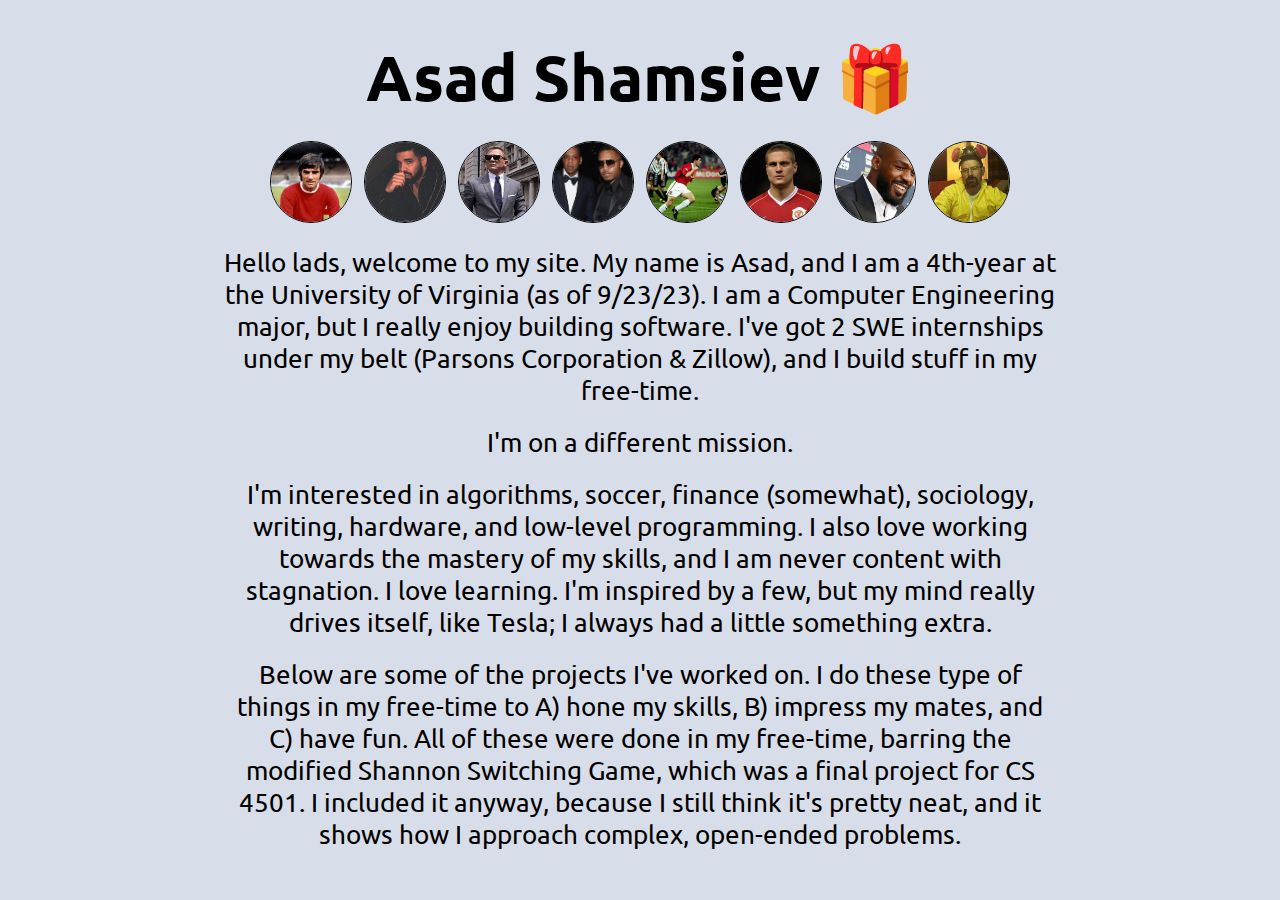
==== as9vdSite.html @ 231acb0b "Added images and tinkered with font sizes." ====
<html>

<head>
    <link rel="stylesheet" href="as9vdSite.css">
    <link rel="preconnect" href="https://fonts.googleapis.com">
    <link rel="preconnect" href="https://fonts.gstatic.com" crossorigin>
    <link href="https://fonts.googleapis.com/css2?family=Ubuntu:wght@300;400;500;700&display=swap" rel="stylesheet">
</head>
<div class="document-div">
    <div class="container">
        <h1 class="name-header">Asad Shamsiev 🎁</h1>
        <div class="img-row">
            <img class="circular-img" src="Media/Best.jpeg">
            <img class="circular-img" src="Media/Drake.jpeg">
            <img class="circular-img" src="Media/Bond.jpeg">
            <img class="circular-img" src="Media/HovNas.jpeg">
            <img class="circular-img" src="Media/Keane.jpeg">
            <img class="circular-img" src="Media/Vidic.jpeg">
            <img class="circular-img" src="Media/Jones.jpeg">
            <img class="circular-img" src="Media/Heisenberg.webp">
        </div>
        <div class="paragraphs">
            <p class="paragraph">Hello lads, welcome to my site. My name is Asad, and I am a 4th-year at the University
                of
                Virginia (as of 9/23/23). I am a Computer Engineering major, but I really enjoy building software.
                I've got 2 SWE internships under my belt (Parsons Corporation & Zillow), and I build stuff in my
                free-time.
            </p>
            <p class="paragraph">
                I'm on a different mission.
            </p>
            <p class="paragraph">
                I'm interested in algorithms, soccer, finance (somewhat), sociology, writing, hardware, and low-level
                programming.
                I also love working towards the mastery of my skills, and I am never content with stagnation.
                I love learning. I'm inspired by a few, but my mind really drives itself, like Tesla; I always had a
                little something extra.
            </p>
            <p class="paragraph">
                Below are some of the projects I've worked on.
                I do these type of things in my free-time to A) hone my skills, B) impress my mates, and C) have fun.
                All of these were done in my free-time,
                barring the modified Shannon Switching Game, which was a final project for CS 4501. I included it
                anyway, because I still think it's pretty
                neat, and it shows how I approach complex, open-ended problems.
            </p>
            <div class="projects-container">
                <div class="project-row">

                </div>

            </div>

        </div>
    </div>
</div>


</html>
---- as9vdSite.css ----
* {
    background-color: #D8DEE9;
    font-family: 'Ubuntu', sans-serif;
    font-size: 10px;
    margin: 0px;
    padding: 0px;
}

.document-div {
    height: 100%;
    width: 100%;
    display: flex;
    flex-direction: column;
    align-items: center;
}

.container {
    display: flex;
    flex-direction: column;
    align-items: center;
    gap: 2.4rem;
    width: 65%;
    text-align: center;
}

.name-header {
    margin-top: 3.6rem;
    font-size: 6.4rem;
}

.paragraphs {
    display: flex;
    flex-direction: column;
    align-items: center;
    gap: 2.0rem;
}

.paragraph {
    font-size: 2.6rem;
    line-height: 3.2rem;
}

.projects-container {
    display: flex;
    flex-direction: column;
    align-items: center;
    gap: 1.2rem;
}

.project-row {
    display: flex;
    flex-direction: row;
    align-items: center;
    gap: 1.2rem;
}

.card {
    border-radius: 80rem;
}

.circular-img {
    width: 6.25vw;
    height: 6.25vw;
    border-radius: 50%;
    object-fit: cover;
    border: 0.15rem solid black;
}

.img-row {
    display: flex;
    flex-direction: row;
    justify-content: center;
    gap: 1.2rem;
}
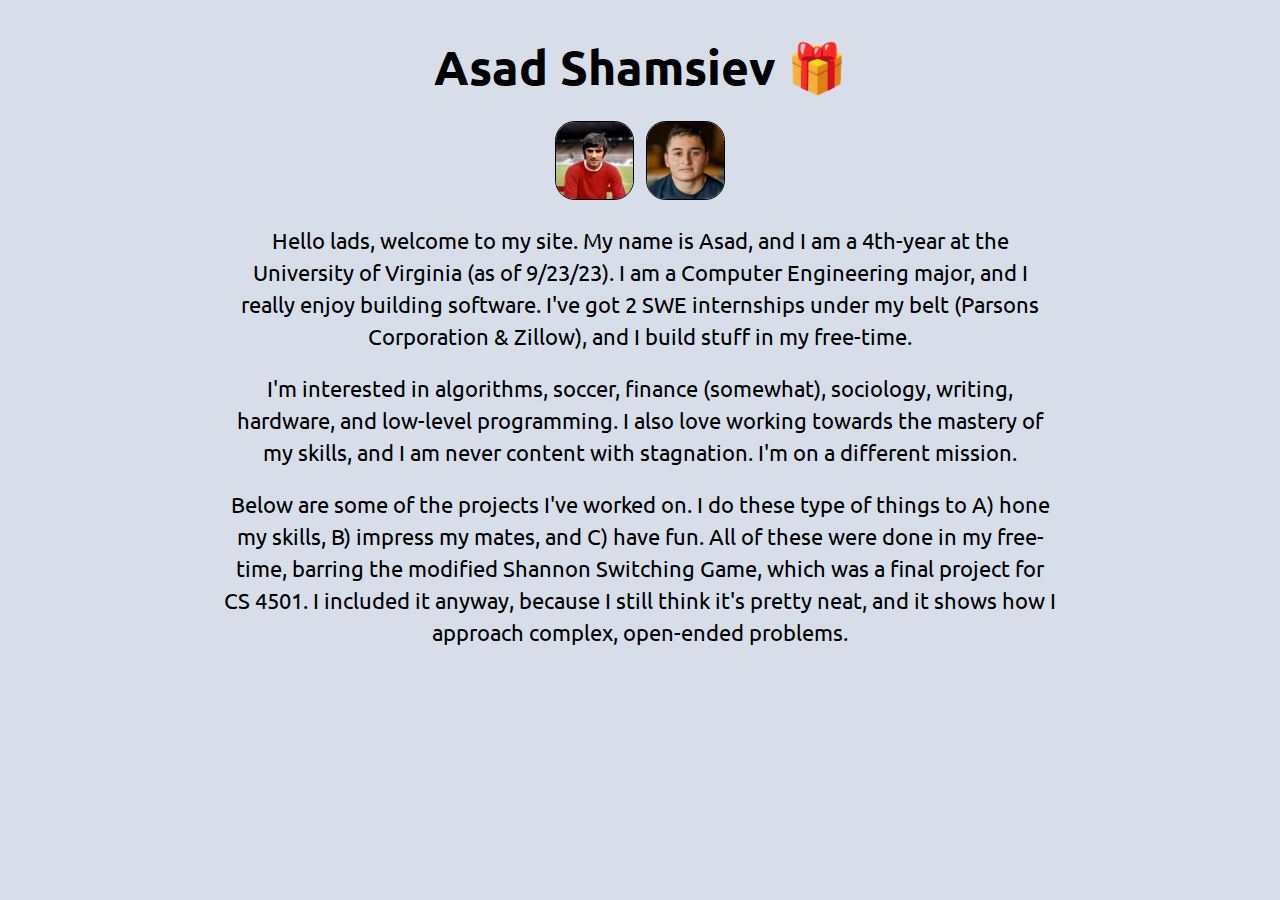
==== commit f3daf8b8: "Removed a lot of the images." ====
--- a/as9vdSite.html
+++ b/as9vdSite.html
@@ -11,34 +11,24 @@
         <h1 class="name-header">Asad Shamsiev 🎁</h1>
         <div class="img-row">
             <img class="circular-img" src="Media/Best.jpeg">
-            <img class="circular-img" src="Media/Drake.jpeg">
-            <img class="circular-img" src="Media/Bond.jpeg">
-            <img class="circular-img" src="Media/HovNas.jpeg">
-            <img class="circular-img" src="Media/Keane.jpeg">
-            <img class="circular-img" src="Media/Vidic.jpeg">
-            <img class="circular-img" src="Media/Jones.jpeg">
-            <img class="circular-img" src="Media/Heisenberg.webp">
+            <img class="circular-img" src="Media/Asad2.jpg">
         </div>
         <div class="paragraphs">
             <p class="paragraph">Hello lads, welcome to my site. My name is Asad, and I am a 4th-year at the University
                 of
-                Virginia (as of 9/23/23). I am a Computer Engineering major, but I really enjoy building software.
+                Virginia (as of 9/23/23). I am a Computer Engineering major, and I really enjoy building software.
                 I've got 2 SWE internships under my belt (Parsons Corporation & Zillow), and I build stuff in my
                 free-time.
-            </p>
-            <p class="paragraph">
-                I'm on a different mission.
             </p>
             <p class="paragraph">
                 I'm interested in algorithms, soccer, finance (somewhat), sociology, writing, hardware, and low-level
                 programming.
                 I also love working towards the mastery of my skills, and I am never content with stagnation.
-                I love learning. I'm inspired by a few, but my mind really drives itself, like Tesla; I always had a
-                little something extra.
+                I'm on a different mission.
             </p>
             <p class="paragraph">
                 Below are some of the projects I've worked on.
-                I do these type of things in my free-time to A) hone my skills, B) impress my mates, and C) have fun.
+                I do these type of things to A) hone my skills, B) impress my mates, and C) have fun.
                 All of these were done in my free-time,
                 barring the modified Shannon Switching Game, which was a final project for CS 4501. I included it
                 anyway, because I still think it's pretty
--- a/as9vdSite.css
+++ b/as9vdSite.css
@@ -25,7 +25,7 @@
 
 .name-header {
     margin-top: 3.6rem;
-    font-size: 6.4rem;
+    font-size: 4.8rem;
 }
 
 .paragraphs {
@@ -36,7 +36,7 @@
 }
 
 .paragraph {
-    font-size: 2.6rem;
+    font-size: 2.2rem;
     line-height: 3.2rem;
 }
 
@@ -59,9 +59,9 @@
 }
 
 .circular-img {
-    width: 6.25vw;
-    height: 6.25vw;
-    border-radius: 50%;
+    width: 6vw;
+    height: 6vw;
+    border-radius: 25%;
     object-fit: cover;
     border: 0.15rem solid black;
 }
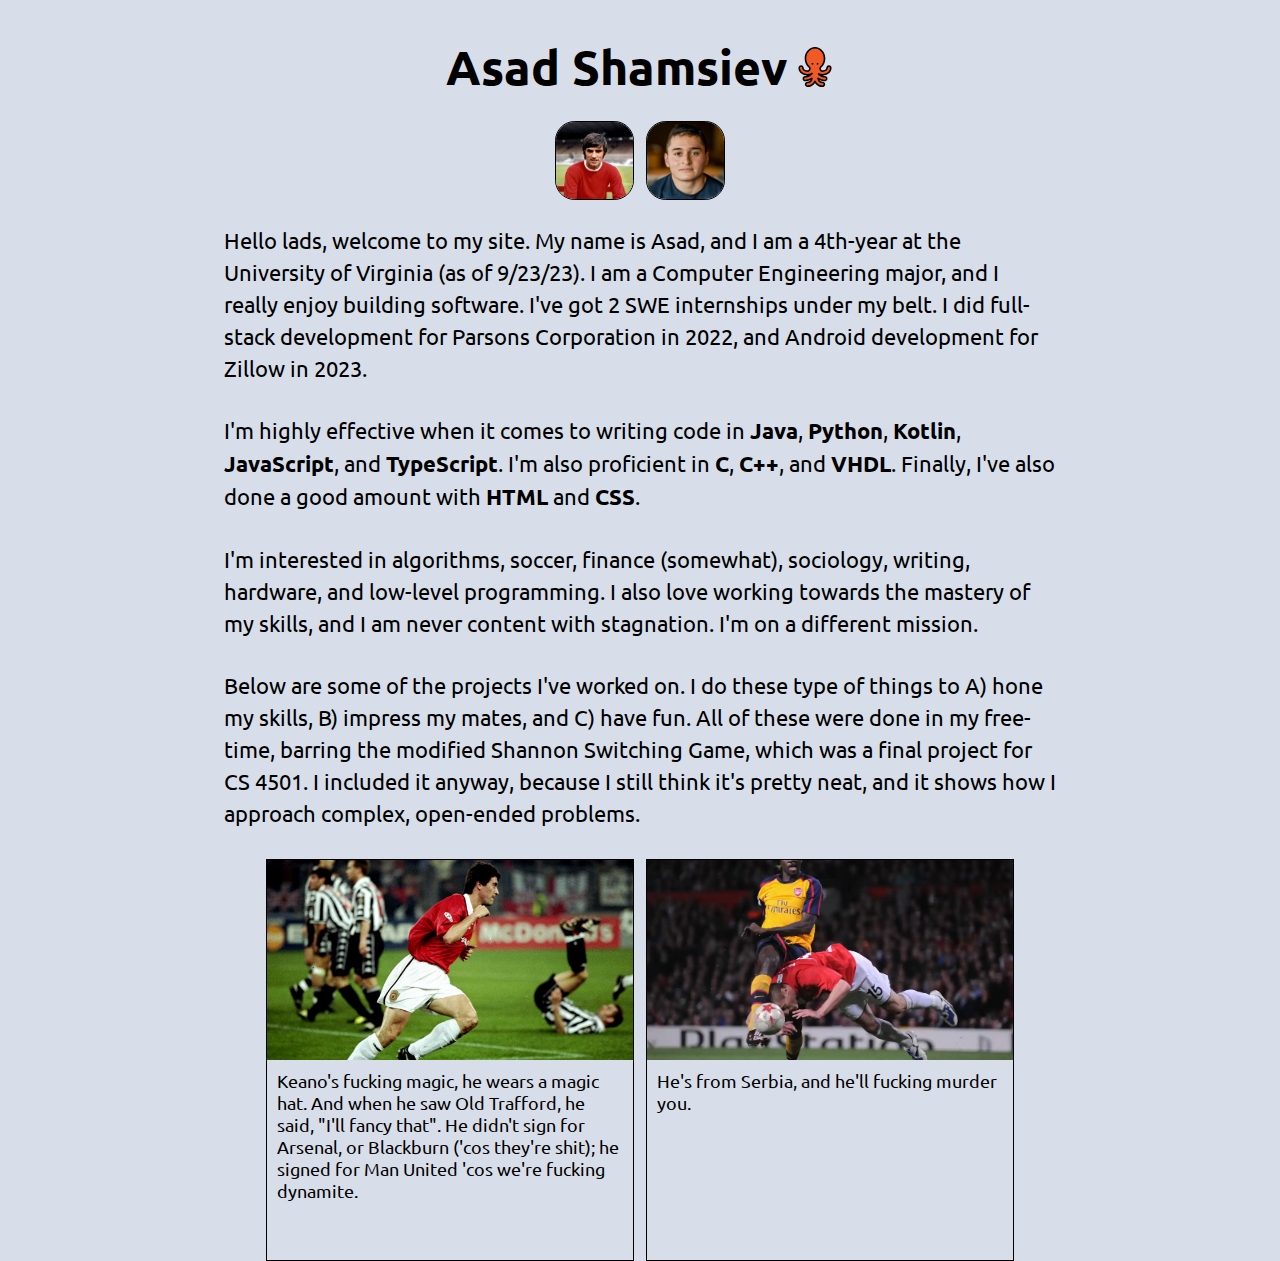
==== commit 4062ae93: "Added provisional project cards." ====
--- a/as9vdSite.html
+++ b/as9vdSite.html
@@ -8,18 +8,40 @@
 </head>
 <div class="document-div">
     <div class="container">
-        <h1 class="name-header">Asad Shamsiev 🎁</h1>
+        <h1 class="name-header">Asad Shamsiev
+            <img src="Media/Octopus.svg" alt="Octopus" class="big-icon">
+        </h1>
         <div class="img-row">
             <img class="circular-img" src="Media/Best.jpeg">
             <img class="circular-img" src="Media/Asad2.jpg">
         </div>
+
+
         <div class="paragraphs">
             <p class="paragraph">Hello lads, welcome to my site. My name is Asad, and I am a 4th-year at the University
                 of
                 Virginia (as of 9/23/23). I am a Computer Engineering major, and I really enjoy building software.
-                I've got 2 SWE internships under my belt (Parsons Corporation & Zillow), and I build stuff in my
-                free-time.
+                I've got 2 SWE internships under my belt. I did full-stack development for Parsons Corporation in 2022,
+                and Android development for Zillow in 2023.
             </p>
+
+            <p class="paragraph">
+                I'm highly effective when it
+                comes to
+                writing code in
+                <b>Java</b>,
+                <b>Python</b>,
+                <b>Kotlin</b>,
+                <b>JavaScript</b>, and
+                <b>TypeScript</b>.
+                I'm also proficient in
+                <b>C</b>,
+                <b>C++</b>, and
+                <b>VHDL</b>. Finally, I've also done a good amount with
+                <b>HTML</b> and
+                <b>CSS</b>.
+            </p>
+
             <p class="paragraph">
                 I'm interested in algorithms, soccer, finance (somewhat), sociology, writing, hardware, and low-level
                 programming.
@@ -35,8 +57,26 @@
                 neat, and it shows how I approach complex, open-ended problems.
             </p>
             <div class="projects-container">
+
                 <div class="project-row">
 
+                    <div class="project-card">
+                        <img src="Media/Keane.jpeg" class="project-img">
+                        <div class="project-paragraph-container">
+                            <p class="project-paragraph">Keano's fucking magic, he wears a magic hat. And when he saw
+                                Old
+                                Trafford, he said, "I'll fancy
+                                that". He didn't sign for Arsenal, or Blackburn ('cos they're shit); he signed for Man
+                                United
+                                'cos we're fucking dynamite.</p>
+                        </div>
+                    </div>
+                    <div class="project-card">
+                        <img src="Media/Vidic.webp" class="project-img">
+                        <div class="project-paragraph-container">
+                            <p class="project-paragraph">He's from Serbia, and he'll fucking murder you.</p>
+                        </div>
+                    </div>
                 </div>
 
             </div>
--- a/as9vdSite.css
+++ b/as9vdSite.css
@@ -20,22 +20,31 @@
     align-items: center;
     gap: 2.4rem;
     width: 65%;
-    text-align: center;
 }
 
 .name-header {
     margin-top: 3.6rem;
     font-size: 4.8rem;
+    display: flex;
+    justify-content: center;
+    align-items: center;
+    gap: 0.8rem;
 }
 
-.paragraphs {
+.paragraphs,
+.paragraph-list {
     display: flex;
     flex-direction: column;
     align-items: center;
-    gap: 2.0rem;
+    gap: 3.0rem;
 }
 
-.paragraph {
+.paragraph b {
+    font-size: inherit;
+}
+
+.paragraph,
+.list-item {
     font-size: 2.2rem;
     line-height: 3.2rem;
 }
@@ -45,6 +54,7 @@
     flex-direction: column;
     align-items: center;
     gap: 1.2rem;
+    width: 90%;
 }
 
 .project-row {
@@ -56,6 +66,7 @@
 
 .card {
     border-radius: 80rem;
+    height: 40rem;
 }
 
 .circular-img {
@@ -71,4 +82,44 @@
     flex-direction: row;
     justify-content: center;
     gap: 1.2rem;
+}
+
+.big-icon {
+    width: 4rem;
+    height: 4rem;
+}
+
+.small-icon {
+    width: 2rem;
+    height: 2rem;
+}
+
+.bolded-tidbit {
+    font-weight: 500;
+}
+
+.project-card {
+    border: 0.15rem solid black;
+    width: 50%;
+    display: flex;
+    flex-direction: column;
+    align-items: center;
+    height: 40rem;
+}
+
+.project-img {
+    width: 100%;
+    height: 50%;
+    object-fit: cover;
+}
+
+.project-paragraph {
+    width: 100%;
+    height: 50%;
+    font-size: 1.8rem;
+    line-height: 2.2rem;
+}
+
+.project-paragraph-container {
+    margin: 1rem;
 }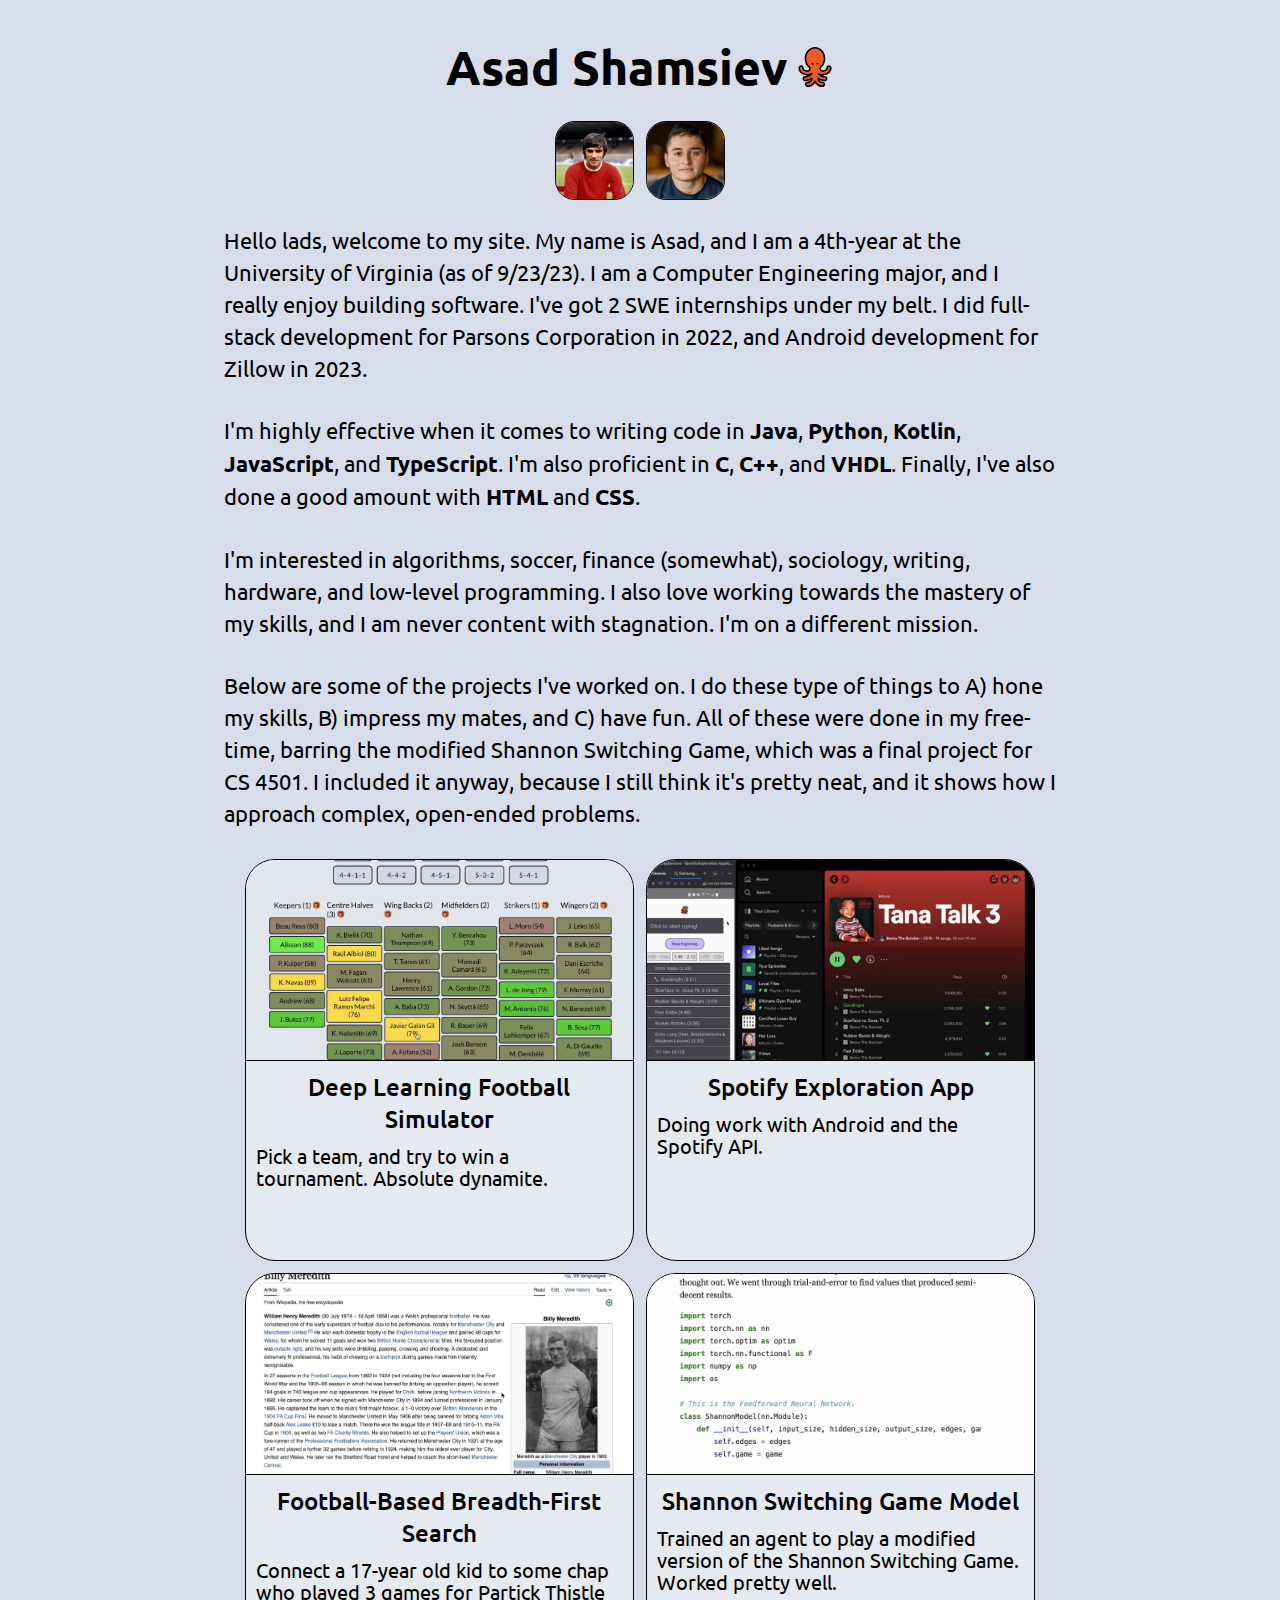
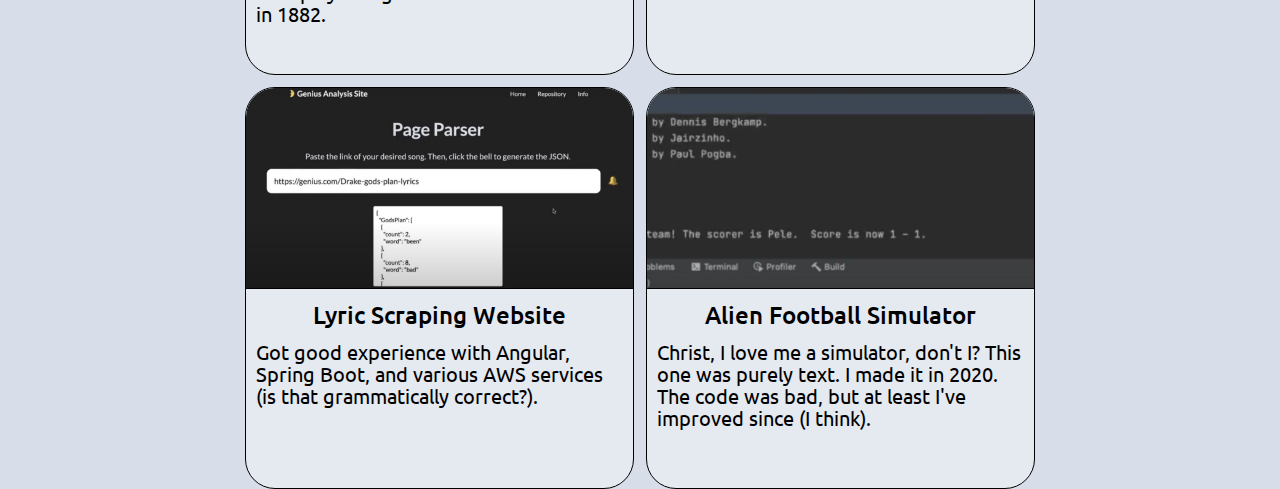
==== commit 627b019b: "Finished the Card things, now need to deal w/ weird font/zoom-out issues." ====
--- a/as9vdSite.html
+++ b/as9vdSite.html
@@ -9,7 +9,7 @@
 <div class="document-div">
     <div class="container">
         <h1 class="name-header">Asad Shamsiev
-            <img src="Media/Octopus.svg" alt="Octopus" class="big-icon">
+            <img src="Media/SVG/Octopus.svg" alt="Octopus" class="big-icon">
         </h1>
         <div class="img-row">
             <img class="circular-img" src="Media/Best.jpeg">
@@ -57,24 +57,57 @@
                 neat, and it shows how I approach complex, open-ended problems.
             </p>
             <div class="projects-container">
-
                 <div class="project-row">
-
                     <div class="project-card">
-                        <img src="Media/Keane.jpeg" class="project-img">
+                        <img src="Media/SimulatorGame.jpeg" class="project-img">
                         <div class="project-paragraph-container">
-                            <p class="project-paragraph">Keano's fucking magic, he wears a magic hat. And when he saw
-                                Old
-                                Trafford, he said, "I'll fancy
-                                that". He didn't sign for Arsenal, or Blackburn ('cos they're shit); he signed for Man
-                                United
-                                'cos we're fucking dynamite.</p>
+                            <h1 class="project-header">Deep Learning Football Simulator</h1>
+                            <p class="project-paragraph">Pick a team, and try to win a tournament. Absolute dynamite.
+                            </p>
                         </div>
                     </div>
                     <div class="project-card">
-                        <img src="Media/Vidic.webp" class="project-img">
+                        <img src="Media/ExplorationApp.jpeg" class="project-img">
                         <div class="project-paragraph-container">
-                            <p class="project-paragraph">He's from Serbia, and he'll fucking murder you.</p>
+                            <h1 class="project-header">Spotify Exploration App</h1>
+                            <p class="project-paragraph">Doing work with Android and the Spotify API.</p>
+                        </div>
+                    </div>
+                </div>
+                <div class="project-row">
+                    <div class="project-card">
+                        <img src="Media/BFS.jpeg" class="project-img">
+                        <div class="project-paragraph-container">
+                            <h1 class="project-header">Football-Based Breadth-First Search</h1>
+                            <p class="project-paragraph">Connect a 17-year old kid to some chap who played 3 games for
+                                Partick Thistle in 1882.</p>
+                        </div>
+                    </div>
+                    <div class="project-card">
+                        <img src="Media/SSG.jpeg" class="project-img">
+                        <div class="project-paragraph-container">
+                            <h1 class="project-header">Shannon Switching Game Model</h1>
+                            <p class="project-paragraph">Trained an agent to play a modified version of the Shannon
+                                Switching Game. Worked pretty well.</p>
+                        </div>
+                    </div>
+                </div>
+                <div class="project-row">
+                    <div class="project-card">
+                        <img src="Media/GeniusScraper.jpeg" class="project-img">
+                        <div class="project-paragraph-container">
+                            <h1 class="project-header">Lyric Scraping Website</h1>
+                            <p class="project-paragraph">Got good experience with Angular, Spring Boot, and various AWS
+                                services (is that grammatically correct?).</p>
+                        </div>
+                    </div>
+                    <div class="project-card">
+                        <img src="Media/TextSimulator.png" class="project-img">
+                        <div class="project-paragraph-container">
+                            <h1 class="project-header">Alien Football Simulator</h1>
+                            <p class="project-paragraph">Christ, I love me a simulator, don't I? This one was purely
+                                text. I made it in 2020. The code was bad, but at least I've improved since (I think).
+                            </p>
                         </div>
                     </div>
                 </div>
--- a/as9vdSite.css
+++ b/as9vdSite.css
@@ -54,7 +54,7 @@
     flex-direction: column;
     align-items: center;
     gap: 1.2rem;
-    width: 90%;
+    width: 95%;
 }
 
 .project-row {
@@ -105,21 +105,38 @@
     flex-direction: column;
     align-items: center;
     height: 40rem;
+    border-radius: 3rem;
+    overflow: hidden;
+    background-color: #E5E9F0;
 }
 
 .project-img {
     width: 100%;
     height: 50%;
     object-fit: cover;
+    border: 0.15rem solid black;
+    border-top: 0rem;
 }
 
 .project-paragraph {
     width: 100%;
     height: 50%;
-    font-size: 1.8rem;
+    font-size: 2.0rem;
     line-height: 2.2rem;
+    background-color: inherit;
 }
 
 .project-paragraph-container {
     margin: 1rem;
+    display: flex;
+    flex-direction: column;
+    gap: 1rem;
+    background-color: inherit;
+}
+
+.project-header {
+    font-size: 2.4rem;
+    font-weight: 500;
+    text-align: center;
+    background-color: inherit;
 }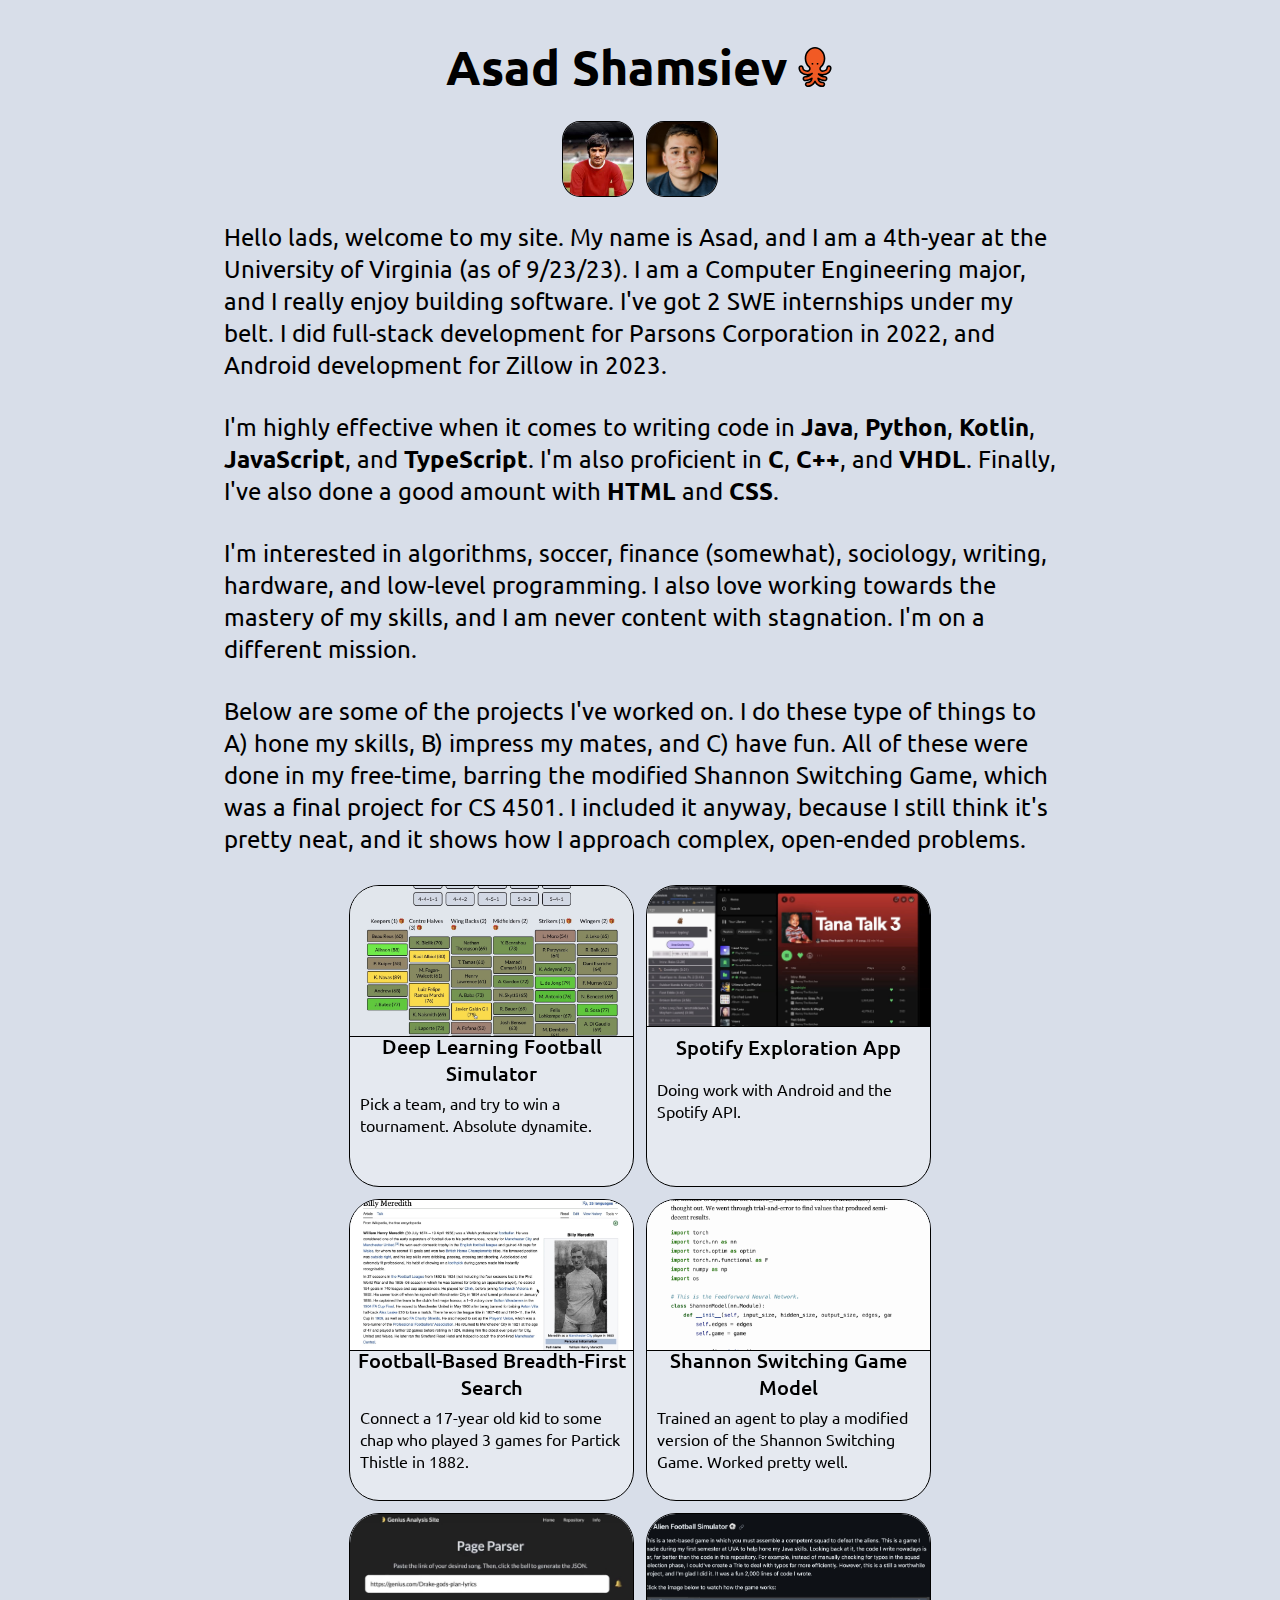
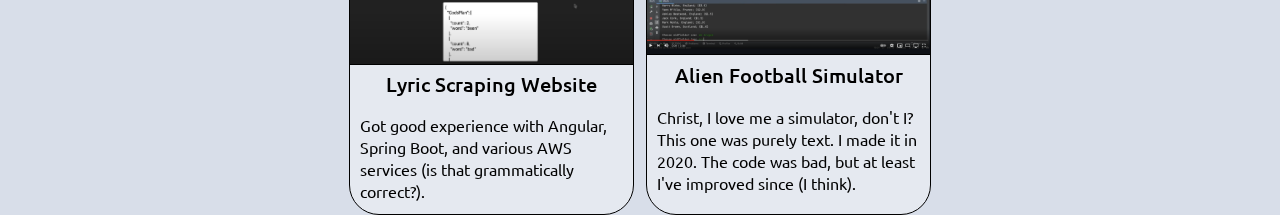
==== commit 1feb9023: "Added minor animation to when cards hovered." ====
--- a/as9vdSite.html
+++ b/as9vdSite.html
@@ -60,16 +60,20 @@
                 <div class="project-row">
                     <div class="project-card">
                         <img src="Media/SimulatorGame.jpeg" class="project-img">
+                        <div class="project-header-container">
+                            <h1 class="project-header">Deep Learning Football Simulator</h1>
+                        </div>
                         <div class="project-paragraph-container">
-                            <h1 class="project-header">Deep Learning Football Simulator</h1>
                             <p class="project-paragraph">Pick a team, and try to win a tournament. Absolute dynamite.
                             </p>
                         </div>
                     </div>
                     <div class="project-card">
                         <img src="Media/ExplorationApp.jpeg" class="project-img">
+                        <div class="project-header-container">
+                            <h1 class="project-header">Spotify Exploration App</h1>
+                        </div>
                         <div class="project-paragraph-container">
-                            <h1 class="project-header">Spotify Exploration App</h1>
                             <p class="project-paragraph">Doing work with Android and the Spotify API.</p>
                         </div>
                     </div>
@@ -77,16 +81,20 @@
                 <div class="project-row">
                     <div class="project-card">
                         <img src="Media/BFS.jpeg" class="project-img">
+                        <div class="project-header-container">
+                            <h1 class="project-header">Football-Based Breadth-First Search</h1>
+                        </div>
                         <div class="project-paragraph-container">
-                            <h1 class="project-header">Football-Based Breadth-First Search</h1>
                             <p class="project-paragraph">Connect a 17-year old kid to some chap who played 3 games for
                                 Partick Thistle in 1882.</p>
                         </div>
                     </div>
                     <div class="project-card">
                         <img src="Media/SSG.jpeg" class="project-img">
+                        <div class="project-header-container">
+                            <h1 class="project-header">Shannon Switching Game Model</h1>
+                        </div>
                         <div class="project-paragraph-container">
-                            <h1 class="project-header">Shannon Switching Game Model</h1>
                             <p class="project-paragraph">Trained an agent to play a modified version of the Shannon
                                 Switching Game. Worked pretty well.</p>
                         </div>
@@ -95,16 +103,20 @@
                 <div class="project-row">
                     <div class="project-card">
                         <img src="Media/GeniusScraper.jpeg" class="project-img">
+                        <div class="project-header-container">
+                            <h1 class="project-header">Lyric Scraping Website</h1>
+                        </div>
                         <div class="project-paragraph-container">
-                            <h1 class="project-header">Lyric Scraping Website</h1>
                             <p class="project-paragraph">Got good experience with Angular, Spring Boot, and various AWS
                                 services (is that grammatically correct?).</p>
                         </div>
                     </div>
                     <div class="project-card">
-                        <img src="Media/TextSimulator.png" class="project-img">
+                        <img src="Media/AlienSimulator.jpeg" class="project-img">
+                        <div class="project-header-container">
+                            <h1 class="project-header">Alien Football Simulator</h1>
+                        </div>
                         <div class="project-paragraph-container">
-                            <h1 class="project-header">Alien Football Simulator</h1>
                             <p class="project-paragraph">Christ, I love me a simulator, don't I? This one was purely
                                 text. I made it in 2020. The code was bad, but at least I've improved since (I think).
                             </p>
--- a/as9vdSite.css
+++ b/as9vdSite.css
@@ -45,7 +45,7 @@
 
 .paragraph,
 .list-item {
-    font-size: 2.2rem;
+    font-size: 2.4rem;
     line-height: 3.2rem;
 }
 
@@ -54,7 +54,7 @@
     flex-direction: column;
     align-items: center;
     gap: 1.2rem;
-    width: 95%;
+    width: 70%;
 }
 
 .project-row {
@@ -66,12 +66,10 @@
 
 .card {
     border-radius: 80rem;
-    height: 40rem;
 }
 
 .circular-img {
-    width: 6vw;
-    height: 6vw;
+    width: 7rem;
     border-radius: 25%;
     object-fit: cover;
     border: 0.15rem solid black;
@@ -104,10 +102,12 @@
     display: flex;
     flex-direction: column;
     align-items: center;
-    height: 40rem;
+    height: 30rem;
     border-radius: 3rem;
     overflow: hidden;
     background-color: #E5E9F0;
+    transition: transform 0.3s cubic-bezier(0.25, 1, 0.5, 1), box-shadow 0.3s cubic-bezier(0.25, 1, 0.5, 1);
+    will-change: transform, box-shadow;
 }
 
 .project-img {
@@ -120,23 +120,44 @@
 
 .project-paragraph {
     width: 100%;
-    height: 50%;
-    font-size: 2.0rem;
+    height: 100%;
+    font-size: 1.6rem;
     line-height: 2.2rem;
     background-color: inherit;
 }
 
 .project-paragraph-container {
     margin: 1rem;
+    height: 35%;
     display: flex;
     flex-direction: column;
     gap: 1rem;
     background-color: inherit;
+    align-items: center;
+}
+
+.project-header-container {
+    height: 15%;
+    background-color: inherit;
+    display: flex;
+    flex-direction: column;
+    align-items: center;
+    justify-content: center;
 }
 
 .project-header {
-    font-size: 2.4rem;
+    font-size: 2.0rem;
     font-weight: 500;
     text-align: center;
+    height: 100%;
     background-color: inherit;
+    display: flex;
+    justify-content: center;
+    align-items: center;
+}
+
+.project-card:hover {
+    transform: scale(1.02) translateY(-10px);
+    box-shadow: 0 4px 8px rgba(0, 0, 0, 0.2);
+    cursor: pointer;
 }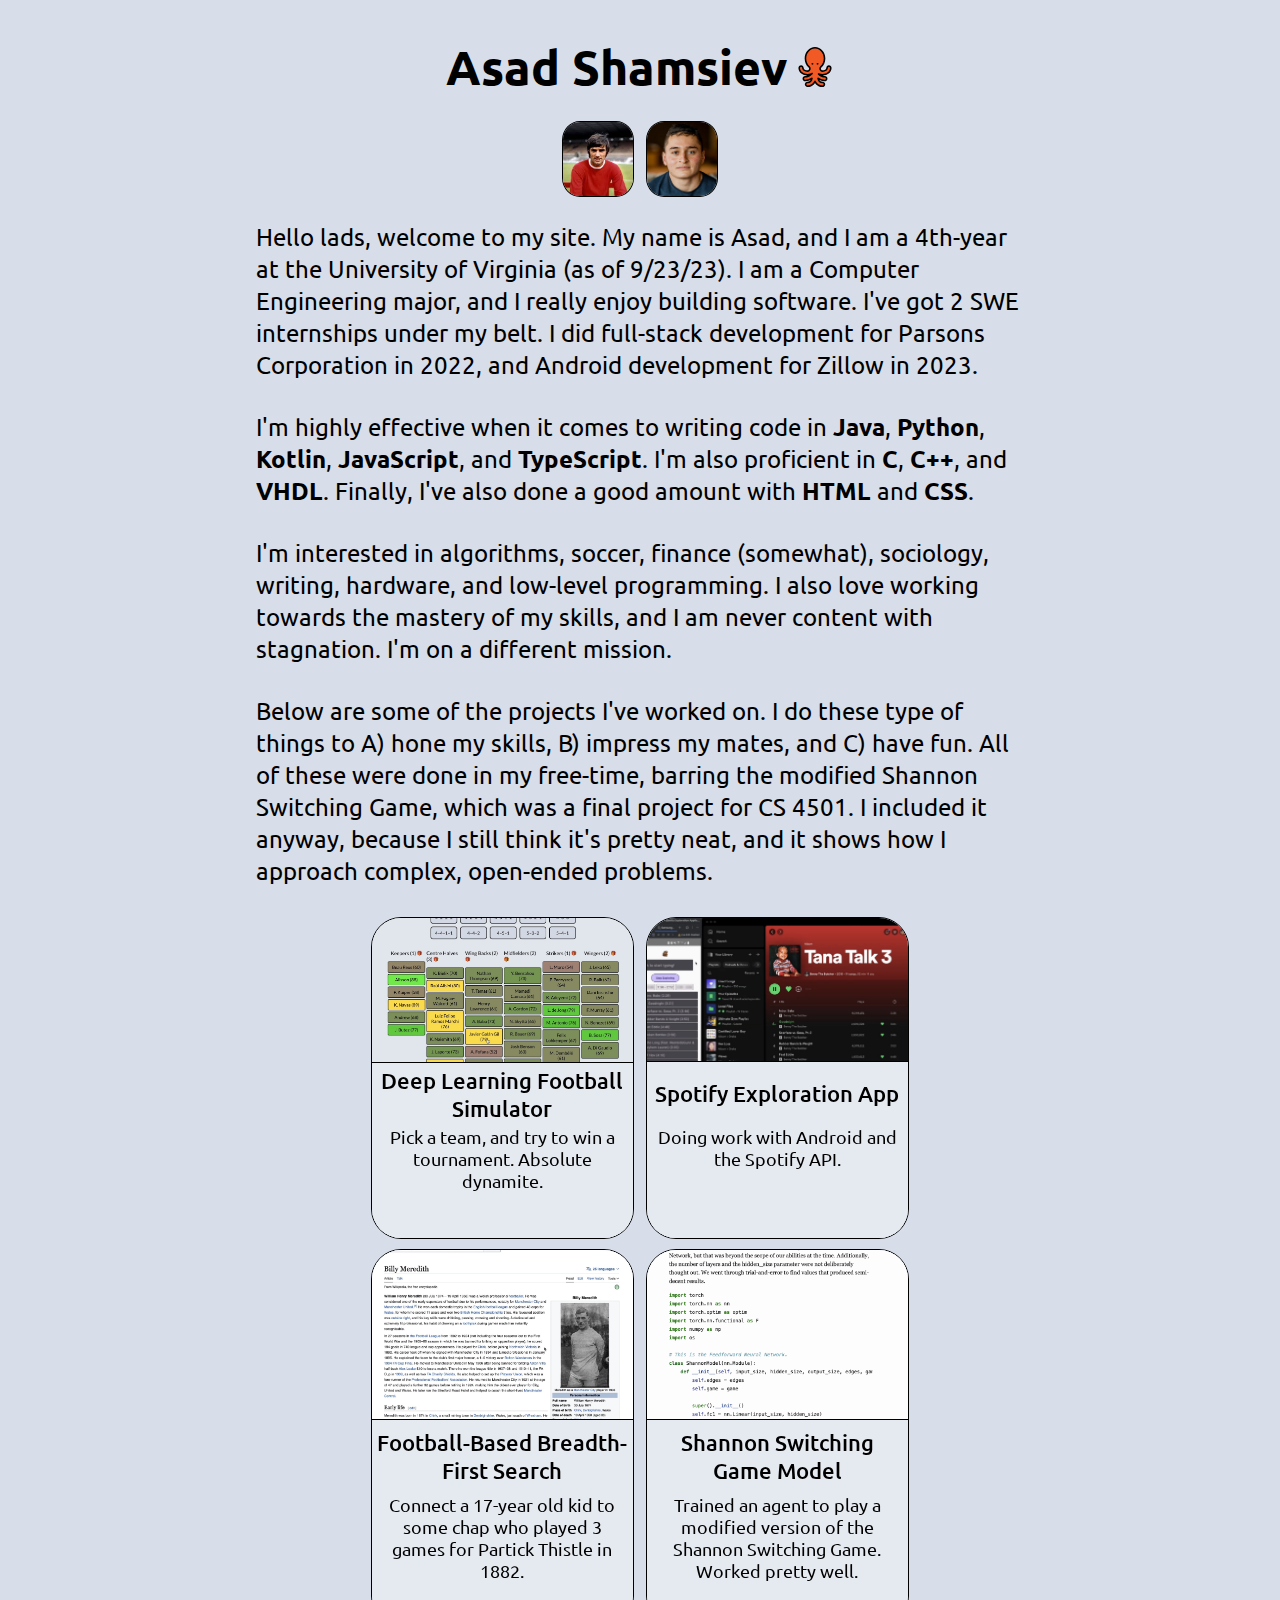
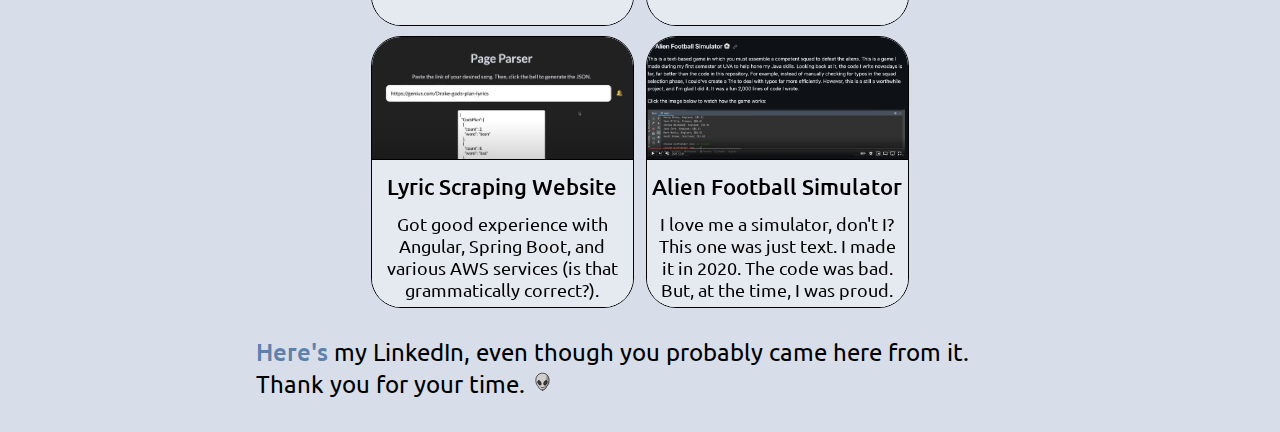
==== commit 84e0e80b: "Added LinkedIn link and planned out fix for cards." ====
--- a/as9vdSite.html
+++ b/as9vdSite.html
@@ -117,15 +117,19 @@
                             <h1 class="project-header">Alien Football Simulator</h1>
                         </div>
                         <div class="project-paragraph-container">
-                            <p class="project-paragraph">Christ, I love me a simulator, don't I? This one was purely
-                                text. I made it in 2020. The code was bad, but at least I've improved since (I think).
+                            <p class="project-paragraph">I love me a simulator, don't I? This one was just
+                                text. I made it in 2020. The code was bad. But, at the time, I was proud.
                             </p>
                         </div>
                     </div>
                 </div>
-
             </div>
-
+            <p class="paragraph"><a class="paragraph-link" href="https://www.linkedin.com/in/asad-shamsiev/">Here's</a>
+                my LinkedIn, even
+                though
+                you probably came here from it. Thank you for your time.
+                <img src="Media/SVG/Alien.svg" alt="Alien" class="small-icon">
+            </p>
         </div>
     </div>
 </div>
--- a/as9vdSite.css
+++ b/as9vdSite.css
@@ -19,7 +19,7 @@
     flex-direction: column;
     align-items: center;
     gap: 2.4rem;
-    width: 65%;
+    width: 60%;
 }
 
 .name-header {
@@ -37,6 +37,7 @@
     flex-direction: column;
     align-items: center;
     gap: 3.0rem;
+    margin-bottom: 3.2rem;
 }
 
 .paragraph b {
@@ -60,12 +61,9 @@
 .project-row {
     display: flex;
     flex-direction: row;
-    align-items: center;
+    align-items: stretch;
     gap: 1.2rem;
-}
-
-.card {
-    border-radius: 80rem;
+    width: 100%;
 }
 
 .circular-img {
@@ -88,8 +86,8 @@
 }
 
 .small-icon {
-    width: 2rem;
-    height: 2rem;
+    width: 2.3rem;
+    height: 2.3rem;
 }
 
 .bolded-tidbit {
@@ -102,17 +100,17 @@
     display: flex;
     flex-direction: column;
     align-items: center;
-    height: 30rem;
+    height: 100%;
     border-radius: 3rem;
     overflow: hidden;
     background-color: #E5E9F0;
-    transition: transform 0.3s cubic-bezier(0.25, 1, 0.5, 1), box-shadow 0.3s cubic-bezier(0.25, 1, 0.5, 1);
+    transition: transform 0.35s cubic-bezier(0.25, 1, 0.5, 1), box-shadow 0.35s cubic-bezier(0.25, 1, 0.5, 1);
     will-change: transform, box-shadow;
 }
 
 .project-img {
     width: 100%;
-    height: 50%;
+    height: 45%;
     object-fit: cover;
     border: 0.15rem solid black;
     border-top: 0rem;
@@ -121,32 +119,35 @@
 .project-paragraph {
     width: 100%;
     height: 100%;
-    font-size: 1.6rem;
+    font-size: 1.8rem;
     line-height: 2.2rem;
     background-color: inherit;
+    text-align: center;
 }
 
 .project-paragraph-container {
-    margin: 1rem;
     height: 35%;
     display: flex;
     flex-direction: column;
     gap: 1rem;
     background-color: inherit;
     align-items: center;
+    padding-left: 0.6rem;
+    padding-right: 0.6rem;
 }
 
 .project-header-container {
-    height: 15%;
+    height: 20%;
     background-color: inherit;
     display: flex;
     flex-direction: column;
     align-items: center;
     justify-content: center;
+    overflow: hidden;
 }
 
 .project-header {
-    font-size: 2.0rem;
+    font-size: 2.2rem;
     font-weight: 500;
     text-align: center;
     height: 100%;
@@ -154,10 +155,19 @@
     display: flex;
     justify-content: center;
     align-items: center;
+    padding: 0.5rem;
 }
 
 .project-card:hover {
     transform: scale(1.02) translateY(-10px);
     box-shadow: 0 4px 8px rgba(0, 0, 0, 0.2);
     cursor: pointer;
+}
+
+.paragraph-link {
+    font-size: inherit;
+    font-style: normal;
+    text-decoration: none;
+    font-weight: 500;
+    color: #5E81AC;
 }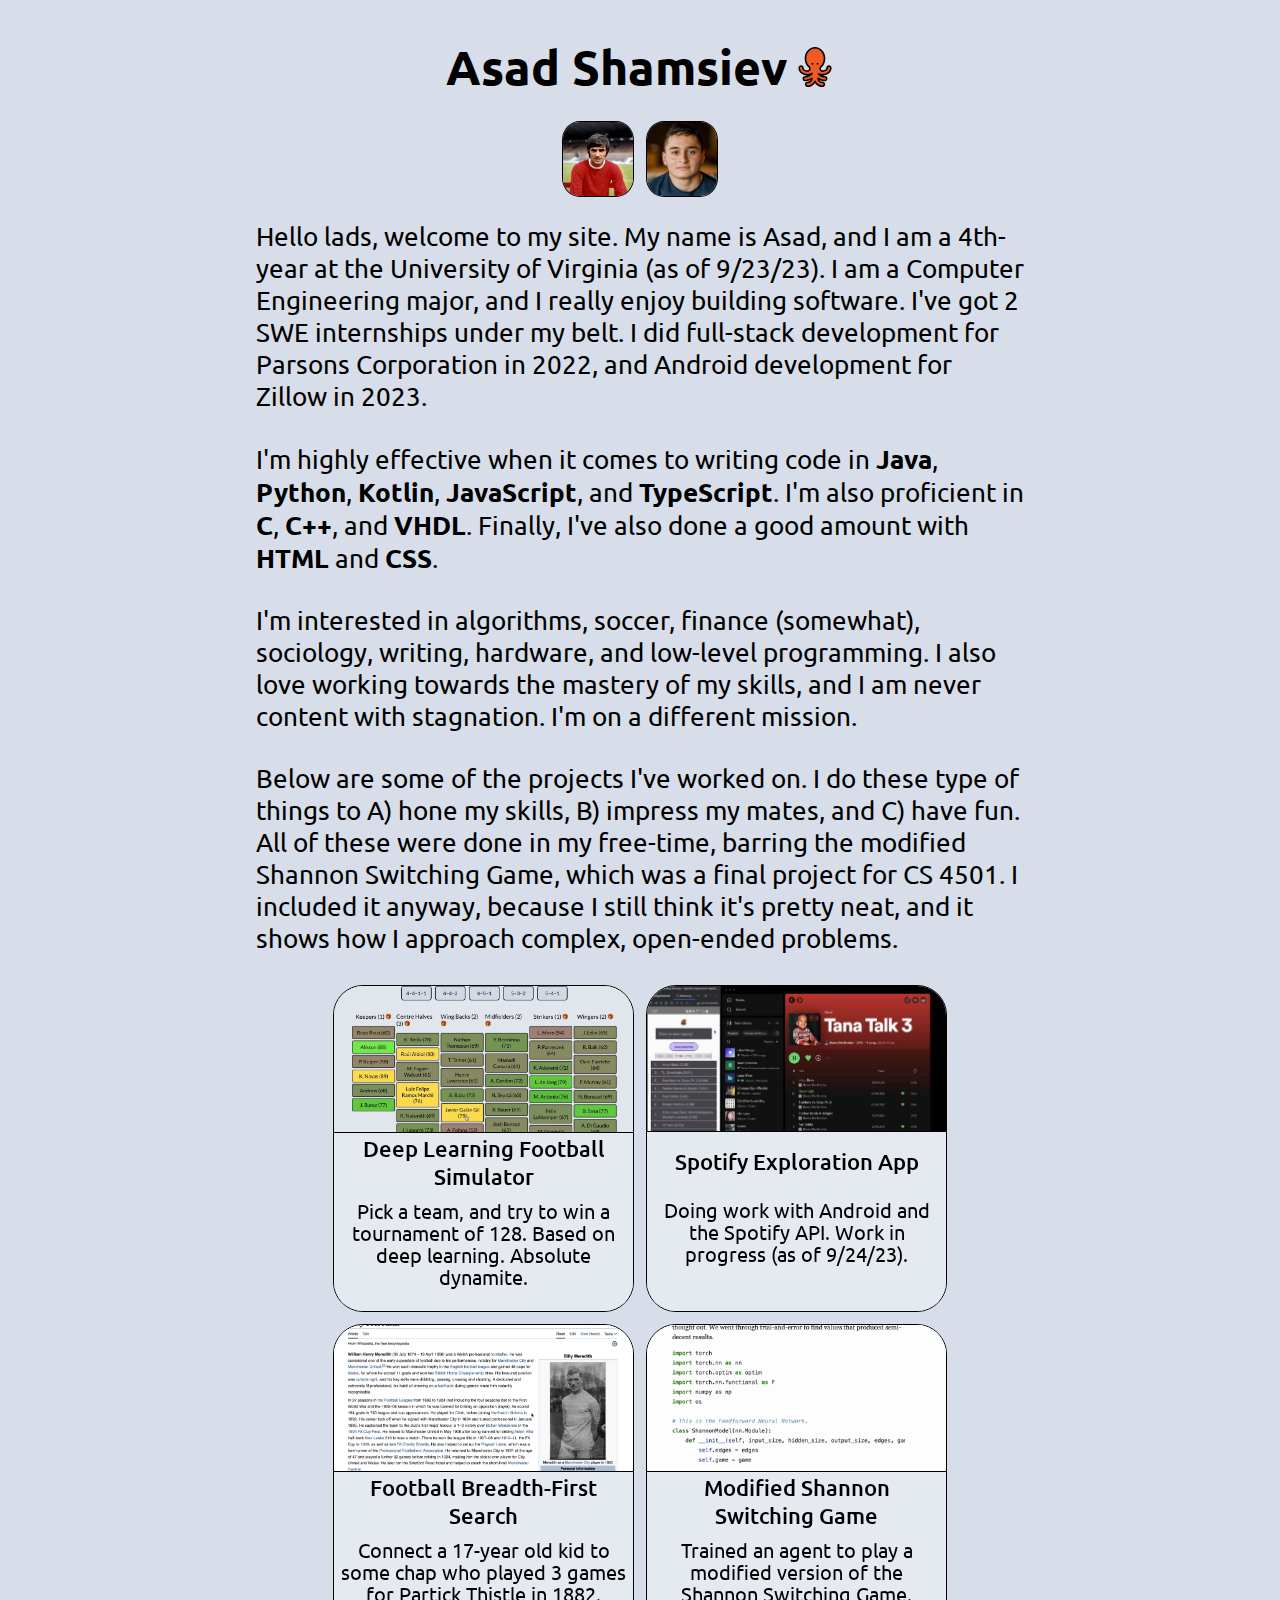
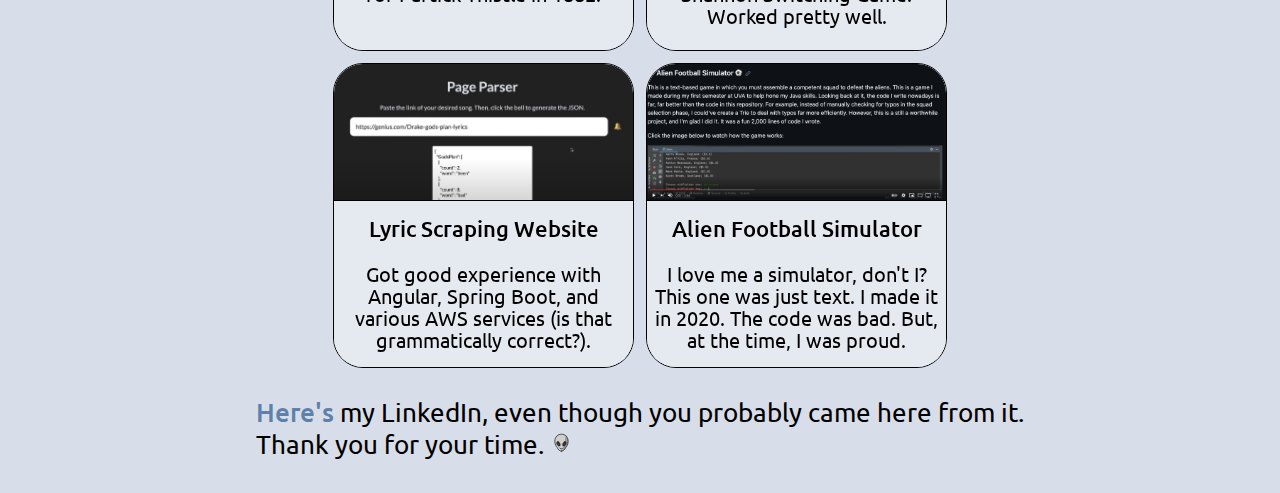
==== commit 032024e5: "Minor edits." ====
--- a/as9vdSite.html
+++ b/as9vdSite.html
@@ -64,7 +64,8 @@
                             <h1 class="project-header">Deep Learning Football Simulator</h1>
                         </div>
                         <div class="project-paragraph-container">
-                            <p class="project-paragraph">Pick a team, and try to win a tournament. Absolute dynamite.
+                            <p class="project-paragraph">Pick a team, and try to win a tournament of 128. Based on deep
+                                learning. Absolute dynamite.
                             </p>
                         </div>
                     </div>
@@ -74,7 +75,8 @@
                             <h1 class="project-header">Spotify Exploration App</h1>
                         </div>
                         <div class="project-paragraph-container">
-                            <p class="project-paragraph">Doing work with Android and the Spotify API.</p>
+                            <p class="project-paragraph">Doing work with Android and the Spotify API. Work in progress
+                                (as of 9/24/23).</p>
                         </div>
                     </div>
                 </div>
@@ -82,7 +84,7 @@
                     <div class="project-card">
                         <img src="Media/BFS.jpeg" class="project-img">
                         <div class="project-header-container">
-                            <h1 class="project-header">Football-Based Breadth-First Search</h1>
+                            <h1 class="project-header">Football Breadth-First Search</h1>
                         </div>
                         <div class="project-paragraph-container">
                             <p class="project-paragraph">Connect a 17-year old kid to some chap who played 3 games for
@@ -92,7 +94,7 @@
                     <div class="project-card">
                         <img src="Media/SSG.jpeg" class="project-img">
                         <div class="project-header-container">
-                            <h1 class="project-header">Shannon Switching Game Model</h1>
+                            <h1 class="project-header">Modified Shannon Switching Game</h1>
                         </div>
                         <div class="project-paragraph-container">
                             <p class="project-paragraph">Trained an agent to play a modified version of the Shannon
--- a/as9vdSite.css
+++ b/as9vdSite.css
@@ -46,7 +46,7 @@
 
 .paragraph,
 .list-item {
-    font-size: 2.4rem;
+    font-size: 2.6rem;
     line-height: 3.2rem;
 }
 
@@ -55,7 +55,7 @@
     flex-direction: column;
     align-items: center;
     gap: 1.2rem;
-    width: 70%;
+    width: 80%;
 }
 
 .project-row {
@@ -102,8 +102,10 @@
     align-items: center;
     height: 100%;
     border-radius: 3rem;
-    overflow: hidden;
+    overflow-y: scroll;
+    overflow-x: hidden;
     background-color: #E5E9F0;
+    max-height: 32.5rem;
     transition: transform 0.35s cubic-bezier(0.25, 1, 0.5, 1), box-shadow 0.35s cubic-bezier(0.25, 1, 0.5, 1);
     will-change: transform, box-shadow;
 }
@@ -111,6 +113,7 @@
 .project-img {
     width: 100%;
     height: 45%;
+    max-height: 45%;
     object-fit: cover;
     border: 0.15rem solid black;
     border-top: 0rem;
@@ -119,7 +122,7 @@
 .project-paragraph {
     width: 100%;
     height: 100%;
-    font-size: 1.8rem;
+    font-size: 2.0rem;
     line-height: 2.2rem;
     background-color: inherit;
     text-align: center;
@@ -127,13 +130,13 @@
 
 .project-paragraph-container {
     height: 35%;
+    max-height: 35%;
     display: flex;
     flex-direction: column;
     gap: 1rem;
     background-color: inherit;
     align-items: center;
-    padding-left: 0.6rem;
-    padding-right: 0.6rem;
+    padding: 0.6rem;
 }
 
 .project-header-container {
@@ -143,7 +146,7 @@
     flex-direction: column;
     align-items: center;
     justify-content: center;
-    overflow: hidden;
+    overflow: scroll;
 }
 
 .project-header {
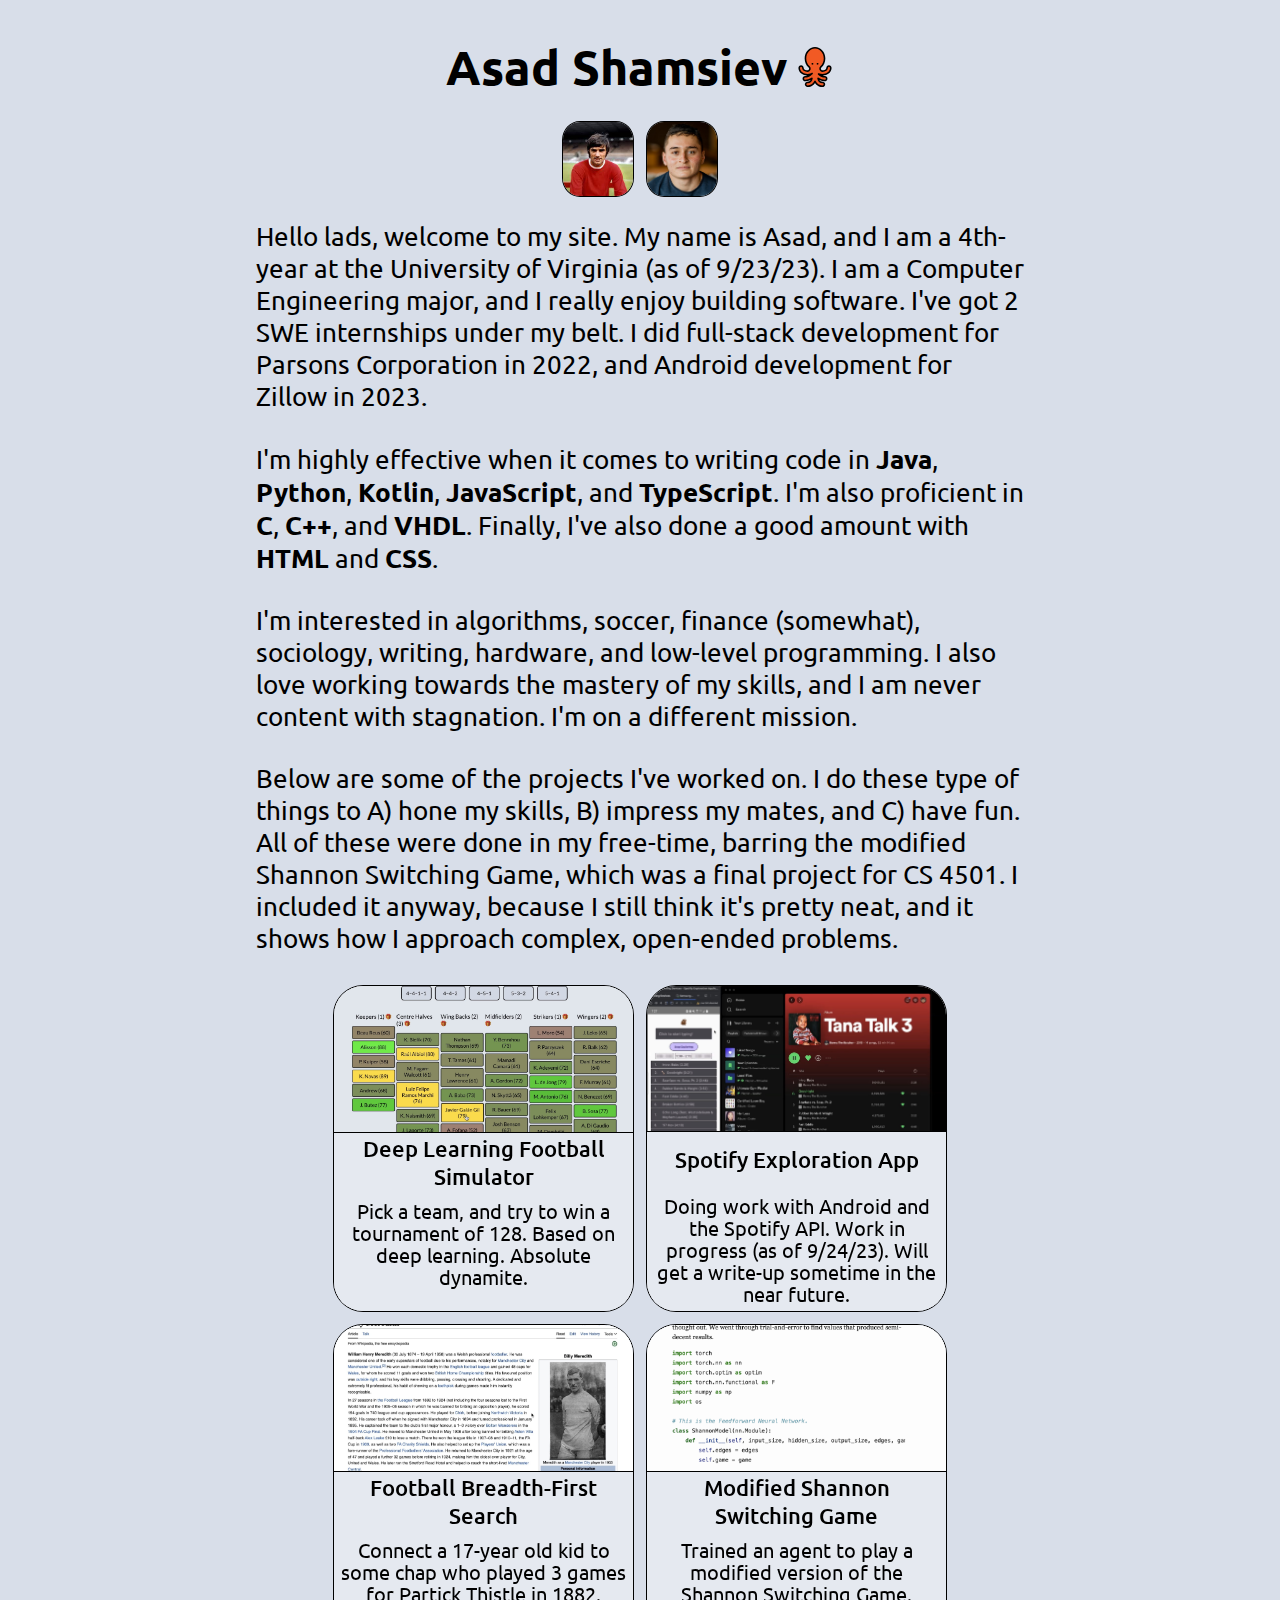
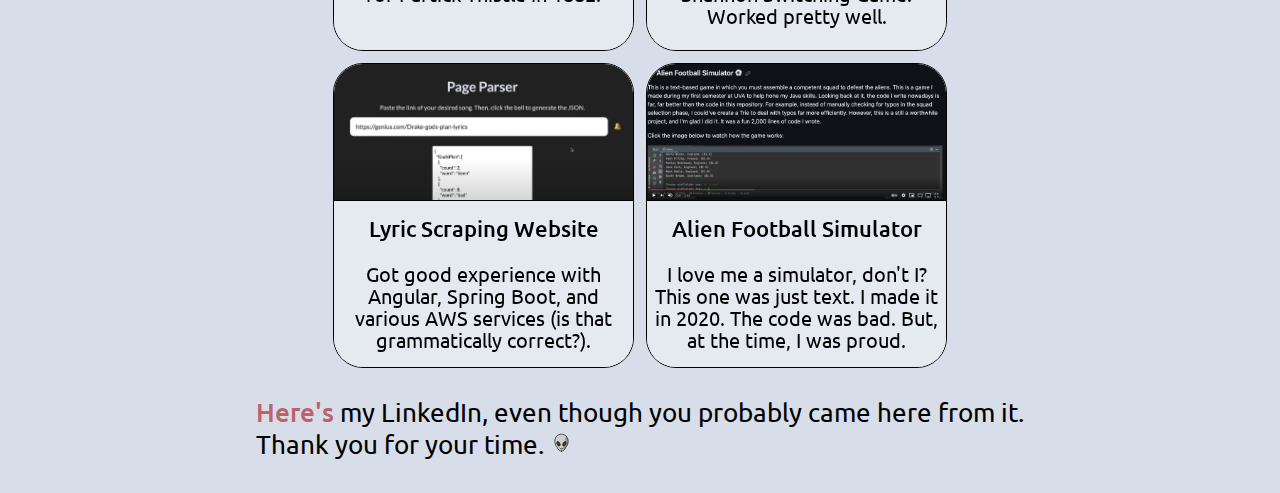
==== commit 6a4632e7: "Added onClick to Cards." ====
--- a/as9vdSite.html
+++ b/as9vdSite.html
@@ -58,7 +58,8 @@
             </p>
             <div class="projects-container">
                 <div class="project-row">
-                    <div class="project-card">
+                    <div class="project-card"
+                        onclick="window.open('https://as9vd.github.io/FootballSimulator/', '_blank');">
                         <img src="Media/SimulatorGame.jpeg" class="project-img">
                         <div class="project-header-container">
                             <h1 class="project-header">Deep Learning Football Simulator</h1>
@@ -69,19 +70,21 @@
                             </p>
                         </div>
                     </div>
-                    <div class="project-card">
+
+                    <div class="project-card" onclick="window.open('https://youtu.be/BP_aDXoXze8', '_blank');">
                         <img src="Media/ExplorationApp.jpeg" class="project-img">
                         <div class="project-header-container">
                             <h1 class="project-header">Spotify Exploration App</h1>
                         </div>
                         <div class="project-paragraph-container">
                             <p class="project-paragraph">Doing work with Android and the Spotify API. Work in progress
-                                (as of 9/24/23).</p>
+                                (as of 9/24/23). Will get a write-up sometime in the near future.</p>
                         </div>
                     </div>
                 </div>
                 <div class="project-row">
-                    <div class="project-card">
+                    <div class="project-card"
+                        onclick="window.open('https://as9vd.github.io/OracleOfCattermoleWriteUp/', '_blank');">
                         <img src="Media/BFS.jpeg" class="project-img">
                         <div class="project-header-container">
                             <h1 class="project-header">Football Breadth-First Search</h1>
@@ -91,7 +94,9 @@
                                 Partick Thistle in 1882.</p>
                         </div>
                     </div>
-                    <div class="project-card">
+
+                    <div class="project-card"
+                        onclick="window.open('https://as9vd.github.io/ShannonSwitchingGameWriteUp/f10b1d835bda4576b33958c51d31ce56.html', '_blank');">
                         <img src="Media/SSG.jpeg" class="project-img">
                         <div class="project-header-container">
                             <h1 class="project-header">Modified Shannon Switching Game</h1>
@@ -103,7 +108,8 @@
                     </div>
                 </div>
                 <div class="project-row">
-                    <div class="project-card">
+                    <div class="project-card"
+                        onclick="window.open('https://github.com/as9vd/LyricScraperWebsite', '_blank');">
                         <img src="Media/GeniusScraper.jpeg" class="project-img">
                         <div class="project-header-container">
                             <h1 class="project-header">Lyric Scraping Website</h1>
@@ -113,7 +119,8 @@
                                 services (is that grammatically correct?).</p>
                         </div>
                     </div>
-                    <div class="project-card">
+                    <div class="project-card"
+                        onclick="window.open('https://github.com/as9vd/AlienFootballSimulator', '_blank');">
                         <img src="Media/AlienSimulator.jpeg" class="project-img">
                         <div class="project-header-container">
                             <h1 class="project-header">Alien Football Simulator</h1>
--- a/as9vdSite.css
+++ b/as9vdSite.css
@@ -172,5 +172,5 @@
     font-style: normal;
     text-decoration: none;
     font-weight: 500;
-    color: #5E81AC;
+    color: #BF616A;
 }